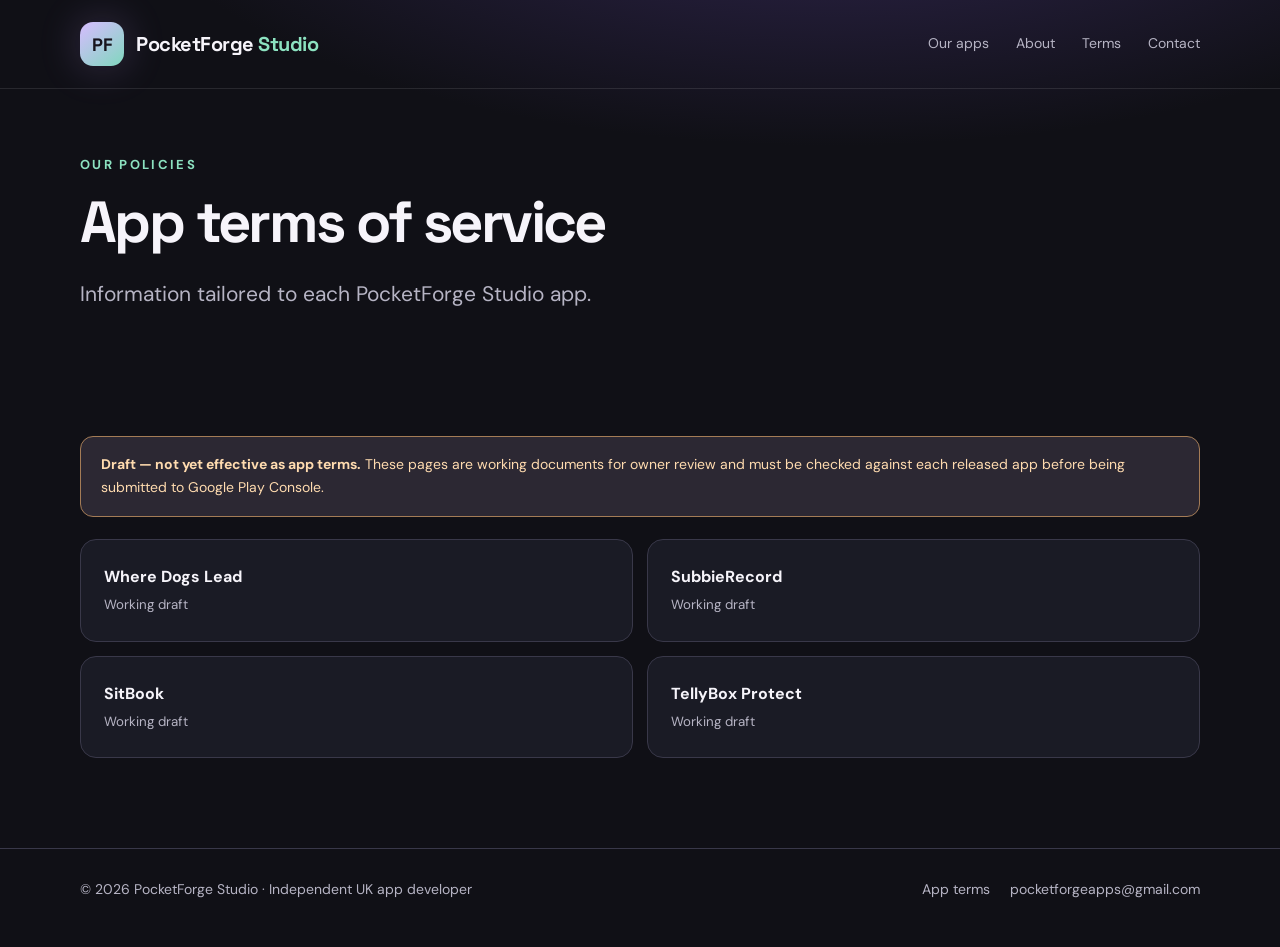
==== terms/index.html @ cb85472a "Add PocketForge Studio website: terms/index.html" ====
<!doctype html><html lang="en-GB"><head><meta charset="utf-8"><meta name="viewport" content="width=device-width, initial-scale=1"><meta name="theme-color" content="#101016"><meta name="description" content="Draft app-specific Terms of Service for PocketForge Studio apps."><title>App Terms of Service | PocketForge Studio</title><link rel="stylesheet" href="../assets/style.css"></head><body><a class="skip" href="#main">Skip to content</a><header class="site-header"><div class="container nav"><a class="brand" href="../index.html" aria-label="PocketForge Studio home"><span class="brand-mark">PF</span><span>PocketForge <span>Studio</span></span></a><nav class="nav-links" aria-label="Main navigation"><a href="../index.html#apps">Our apps</a><a href="../index.html#about">About</a><a href="../terms/">Terms</a><a href="mailto:pocketforgeapps@gmail.com">Contact</a></nav></div></header><main id="main"><section class="page-hero"><div class="container"><div class="eyebrow">Our policies</div><h1>App terms of service</h1><p class="lead">Information tailored to each PocketForge Studio app.</p></div></section><section class="section"><div class="container"><div class="notice"><strong>Draft — not yet effective as app terms.</strong> These pages are working documents for owner review and must be checked against each released app before being submitted to Google Play Console.</div><div class="legal-grid"><a class="legal-link" href="where-dogs-lead/"><strong>Where Dogs Lead</strong><small>Working draft</small></a><a class="legal-link" href="subbierecord/"><strong>SubbieRecord</strong><small>Working draft</small></a><a class="legal-link" href="sitbook/"><strong>SitBook</strong><small>Working draft</small></a><a class="legal-link" href="tellybox-protect/"><strong>TellyBox Protect</strong><small>Working draft</small></a></div></div></section></main><footer class="footer"><div class="container footer-inner"><span>© 2026 PocketForge Studio · Independent UK app developer</span><div class="footer-links"><a href="../terms/">App terms</a><a href="mailto:pocketforgeapps@gmail.com">pocketforgeapps@gmail.com</a></div></div></footer></body></html>
---- assets/style.css ----
@import url('https://fonts.googleapis.com/css2?family=DM+Sans:wght@400;500;600;700&family=Space+Grotesk:wght@500;600;700&display=swap');
:root{color-scheme:dark;--bg:#101016;--panel:#1a1b25;--ink:#f6f4fa;--muted:#b6b4c4;--line:#393849;--violet:#b693ff;--mint:#8ce2c0;--amber:#ffc885}
*{box-sizing:border-box}html{scroll-behavior:smooth}body{margin:0;background:radial-gradient(ellipse 70% 38% at 65% -15%,#322753 0%,transparent 80%),var(--bg);color:var(--ink);font:16px/1.7 'DM Sans',system-ui,sans-serif}
a{color:inherit}a:focus-visible{outline:3px solid var(--mint);outline-offset:4px}.container{width:min(1120px,calc(100% - 42px));margin-inline:auto}
.skip{position:absolute;top:-100px;left:8px;padding:12px;background:white;color:black;z-index:10}.skip:focus{top:8px}
.site-header{border-bottom:1px solid rgba(255,255,255,.1)}.nav{display:flex;align-items:center;justify-content:space-between;gap:20px;min-height:88px}
.brand{display:inline-flex;align-items:center;gap:12px;text-decoration:none;font:700 20px/1 'Space Grotesk',sans-serif;letter-spacing:-.5px}
.brand-mark{display:grid;place-items:center;width:44px;height:44px;background:linear-gradient(140deg,#d7bcff,#80d7be);color:#18151e;border-radius:13px;font:700 18px 'Space Grotesk',sans-serif;box-shadow:0 0 42px #ba91f63d}.brand span span{color:var(--mint)}
.nav-links{display:flex;gap:27px;flex-wrap:wrap}.nav-links a{text-decoration:none;font-size:14px;color:var(--muted)}.nav-links a:hover{color:white}
.hero{padding:105px 0 75px}.eyebrow{color:var(--mint);font-size:13px;text-transform:uppercase;letter-spacing:.18em;font-weight:700}
.hero h1{font:700 clamp(43px,7vw,82px)/1.08 'Space Grotesk',sans-serif;letter-spacing:-.055em;max-width:850px;margin:22px 0 23px}
.gradient{background:linear-gradient(90deg,#cebbff 3%,#86e2c4 90%);color:transparent;background-clip:text}
.lead{color:var(--muted);font-size:clamp(17px,2vw,21px);max-width:660px;line-height:1.75}
.actions{display:flex;gap:12px;flex-wrap:wrap;margin-top:33px}.button{display:inline-block;padding:13px 21px;border-radius:12px;font-weight:700;text-decoration:none;background:var(--violet);color:#171321}.button.secondary{background:transparent;color:white;border:1px solid var(--line)}
.section{padding:55px 0 90px}.section h2{font:700 clamp(30px,4vw,44px)/1.2 'Space Grotesk',sans-serif;letter-spacing:-.045em;margin:10px 0 12px}.section-intro{max-width:650px;color:var(--muted);margin-bottom:38px}
.card-grid{display:grid;grid-template-columns:repeat(2,minmax(0,1fr));gap:17px}.app-card{border:1px solid var(--line);background:linear-gradient(150deg,#232330,#191a22 66%);border-radius:22px;padding:30px;min-height:245px;display:flex;flex-direction:column;align-items:flex-start}
.app-icon{display:grid;place-items:center;width:52px;height:52px;border-radius:15px;font-size:27px;background:#363046}.app-card h3{font:700 25px 'Space Grotesk',sans-serif;letter-spacing:-.035em;margin:18px 0 6px}.app-card p{color:var(--muted);margin:0 0 20px}.app-card a{margin-top:auto;color:var(--mint);text-decoration:none;font-weight:700}.tag{font-size:11px;font-weight:700;text-transform:uppercase;letter-spacing:.08em;color:var(--amber);border:1px solid #6a5640;padding:4px 9px;border-radius:100px;margin-top:15px}
.feature{padding:30px;background:linear-gradient(115deg,#29283c,#20282d);border:1px solid #464258;border-radius:20px}.feature h3{font:700 25px 'Space Grotesk',sans-serif;letter-spacing:-.025em;margin:0 0 12px}.feature p{color:var(--muted);margin:0}
.footer{border-top:1px solid var(--line);padding:29px 0 45px;color:var(--muted);font-size:14px}.footer-inner{display:flex;justify-content:space-between;gap:20px;flex-wrap:wrap}.footer a{text-decoration:none;color:var(--muted)}.footer a:hover{color:white}.footer-links{display:flex;gap:20px;flex-wrap:wrap}
.page-hero{padding:65px 0 25px}.page-hero h1{font:700 clamp(38px,6vw,58px)/1.1 'Space Grotesk',sans-serif;letter-spacing:-.045em;max-width:900px;margin:15px 0}.prose{max-width:810px;padding:10px 0 85px}.prose h2{font:700 25px 'Space Grotesk',sans-serif;margin:38px 0 10px}.prose p,.prose li{color:var(--muted)}.prose a{color:var(--mint)}
.notice{background:#2c2833;border:1px solid #a47c56;color:#ffdbaf;padding:16px 20px;border-radius:13px;font-size:14px;margin:22px 0}.muted{color:var(--muted)}.legal-grid{display:grid;grid-template-columns:repeat(2,1fr);gap:14px}.legal-link{border:1px solid var(--line);border-radius:16px;background:var(--panel);padding:23px;text-decoration:none}.legal-link:hover{border-color:var(--violet)}.legal-link strong{display:block}.legal-link small{color:var(--muted)}
@media(max-width:700px){.nav{align-items:flex-start;flex-direction:column;padding:19px 0}.nav-links{gap:17px}.hero{padding:66px 0 38px}.card-grid,.legal-grid{grid-template-columns:1fr}.section{padding:45px 0 65px}.app-card{min-height:220px}.footer-inner{flex-direction:column}}@media(prefers-reduced-motion:reduce){html{scroll-behavior:auto}}
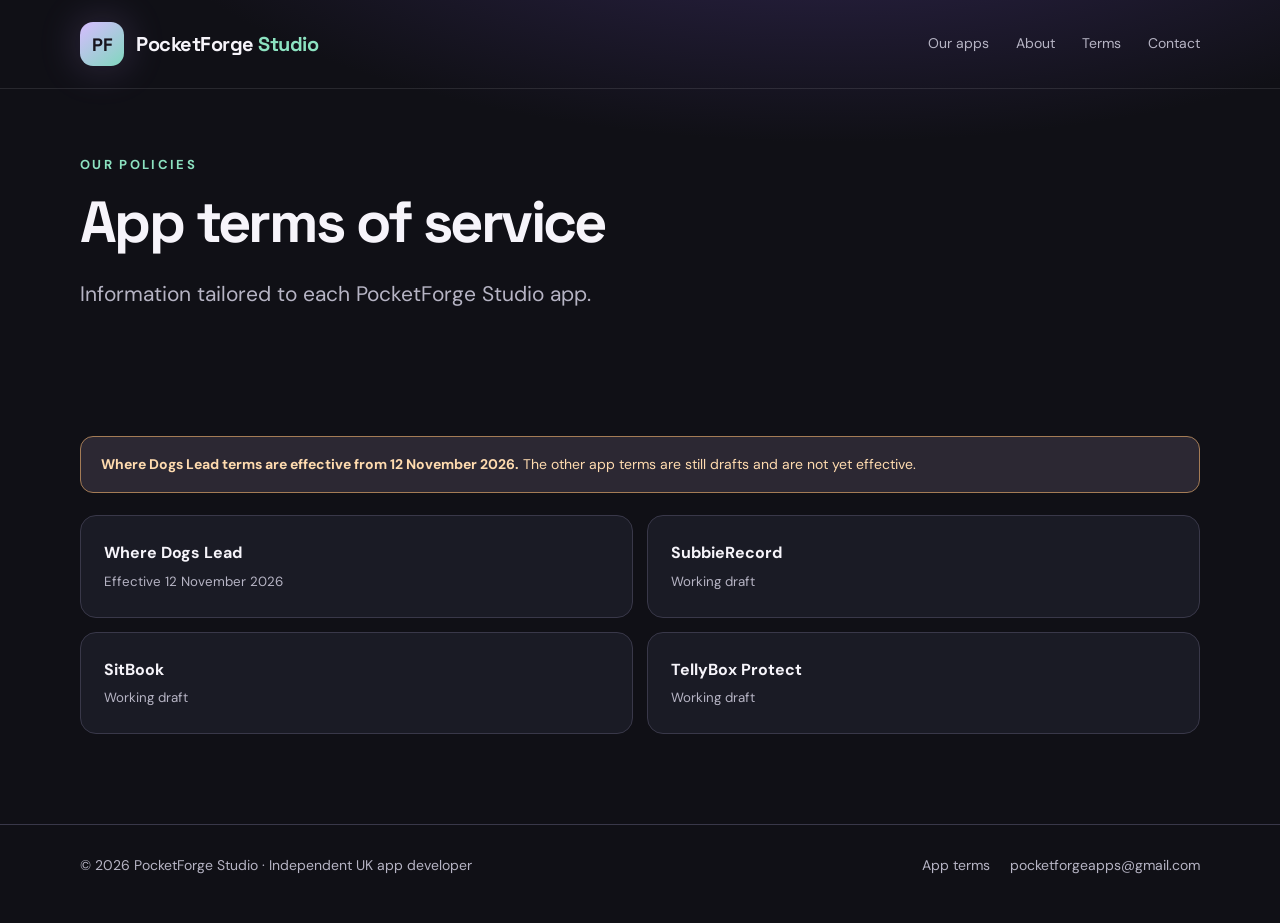
==== commit 108195f3: "Mark Where Dogs Lead terms effective in terms index" ====
--- a/terms/index.html
+++ b/terms/index.html
@@ -1 +1 @@
-<!doctype html><html lang="en-GB"><head><meta charset="utf-8"><meta name="viewport" content="width=device-width, initial-scale=1"><meta name="theme-color" content="#101016"><meta name="description" content="Draft app-specific Terms of Service for PocketForge Studio apps."><title>App Terms of Service | PocketForge Studio</title><link rel="stylesheet" href="../assets/style.css"></head><body><a class="skip" href="#main">Skip to content</a><header class="site-header"><div class="container nav"><a class="brand" href="../index.html" aria-label="PocketForge Studio home"><span class="brand-mark">PF</span><span>PocketForge <span>Studio</span></span></a><nav class="nav-links" aria-label="Main navigation"><a href="../index.html#apps">Our apps</a><a href="../index.html#about">About</a><a href="../terms/">Terms</a><a href="mailto:pocketforgeapps@gmail.com">Contact</a></nav></div></header><main id="main"><section class="page-hero"><div class="container"><div class="eyebrow">Our policies</div><h1>App terms of service</h1><p class="lead">Information tailored to each PocketForge Studio app.</p></div></section><section class="section"><div class="container"><div class="notice"><strong>Draft — not yet effective as app terms.</strong> These pages are working documents for owner review and must be checked against each released app before being submitted to Google Play Console.</div><div class="legal-grid"><a class="legal-link" href="where-dogs-lead/"><strong>Where Dogs Lead</strong><small>Working draft</small></a><a class="legal-link" href="subbierecord/"><strong>SubbieRecord</strong><small>Working draft</small></a><a class="legal-link" href="sitbook/"><strong>SitBook</strong><small>Working draft</small></a><a class="legal-link" href="tellybox-protect/"><strong>TellyBox Protect</strong><small>Working draft</small></a></div></div></section></main><footer class="footer"><div class="container footer-inner"><span>© 2026 PocketForge Studio · Independent UK app developer</span><div class="footer-links"><a href="../terms/">App terms</a><a href="mailto:pocketforgeapps@gmail.com">pocketforgeapps@gmail.com</a></div></div></footer></body></html>
+<!doctype html><html lang="en-GB"><head><meta charset="utf-8"><meta name="viewport" content="width=device-width, initial-scale=1"><meta name="theme-color" content="#101016"><meta name="description" content="App-specific Terms of Service for PocketForge Studio apps."><title>App Terms of Service | PocketForge Studio</title><link rel="stylesheet" href="../assets/style.css"></head><body><a class="skip" href="#main">Skip to content</a><header class="site-header"><div class="container nav"><a class="brand" href="../index.html" aria-label="PocketForge Studio home"><span class="brand-mark">PF</span><span>PocketForge <span>Studio</span></span></a><nav class="nav-links" aria-label="Main navigation"><a href="../index.html#apps">Our apps</a><a href="../index.html#about">About</a><a href="../terms/">Terms</a><a href="mailto:pocketforgeapps@gmail.com">Contact</a></nav></div></header><main id="main"><section class="page-hero"><div class="container"><div class="eyebrow">Our policies</div><h1>App terms of service</h1><p class="lead">Information tailored to each PocketForge Studio app.</p></div></section><section class="section"><div class="container"><div class="notice"><strong>Where Dogs Lead terms are effective from 12 November 2026.</strong> The other app terms are still drafts and are not yet effective.</div><div class="legal-grid"><a class="legal-link" href="where-dogs-lead/"><strong>Where Dogs Lead</strong><small>Effective 12 November 2026</small></a><a class="legal-link" href="subbierecord/"><strong>SubbieRecord</strong><small>Working draft</small></a><a class="legal-link" href="sitbook/"><strong>SitBook</strong><small>Working draft</small></a><a class="legal-link" href="tellybox-protect/"><strong>TellyBox Protect</strong><small>Working draft</small></a></div></div></section></main><footer class="footer"><div class="container footer-inner"><span>© 2026 PocketForge Studio · Independent UK app developer</span><div class="footer-links"><a href="../terms/">App terms</a><a href="mailto:pocketforgeapps@gmail.com">pocketforgeapps@gmail.com</a></div></div></footer></body></html>
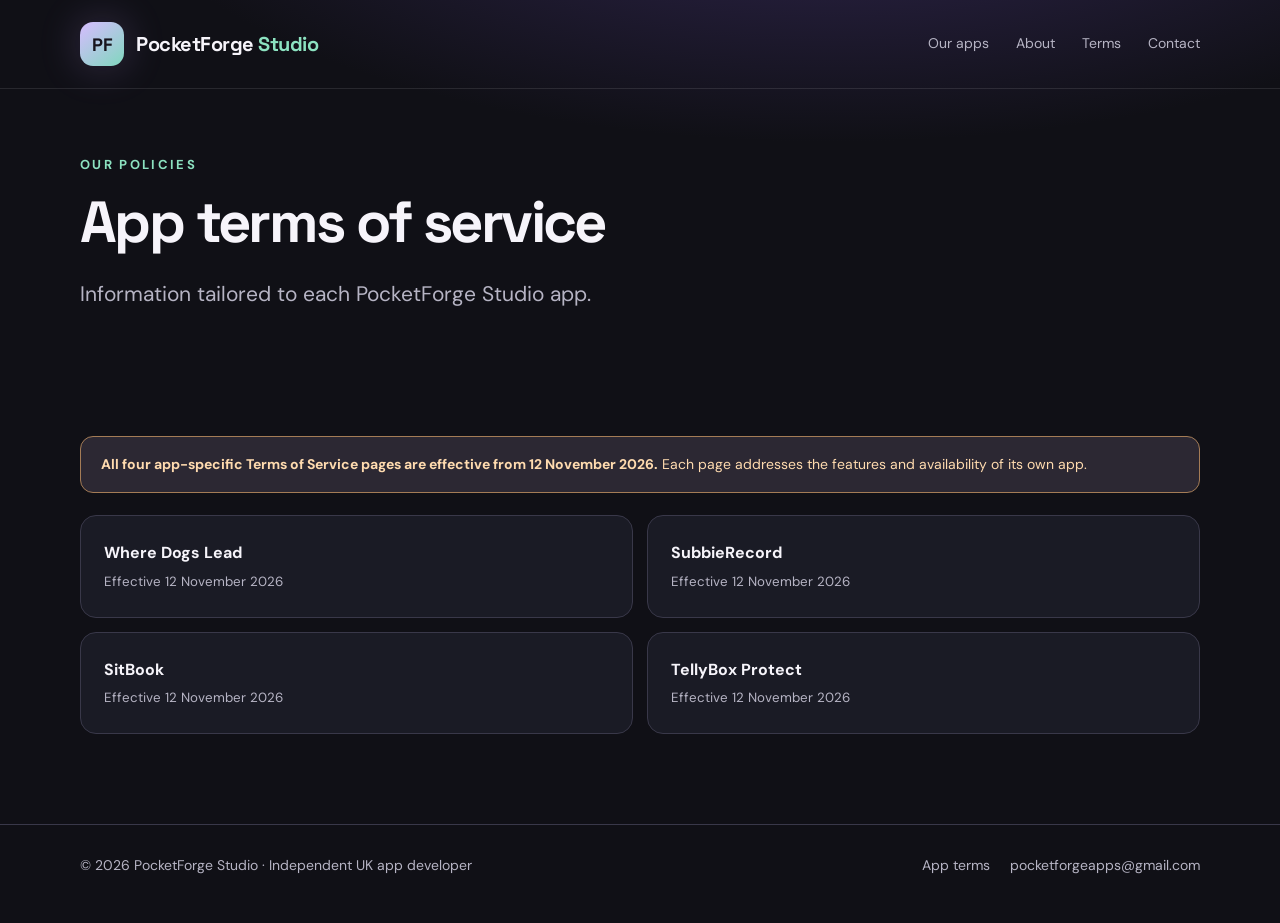
==== commit dc6aac8b: "Mark all PocketForge app terms effective" ====
--- a/terms/index.html
+++ b/terms/index.html
@@ -1 +1 @@
-<!doctype html><html lang="en-GB"><head><meta charset="utf-8"><meta name="viewport" content="width=device-width, initial-scale=1"><meta name="theme-color" content="#101016"><meta name="description" content="App-specific Terms of Service for PocketForge Studio apps."><title>App Terms of Service | PocketForge Studio</title><link rel="stylesheet" href="../assets/style.css"></head><body><a class="skip" href="#main">Skip to content</a><header class="site-header"><div class="container nav"><a class="brand" href="../index.html" aria-label="PocketForge Studio home"><span class="brand-mark">PF</span><span>PocketForge <span>Studio</span></span></a><nav class="nav-links" aria-label="Main navigation"><a href="../index.html#apps">Our apps</a><a href="../index.html#about">About</a><a href="../terms/">Terms</a><a href="mailto:pocketforgeapps@gmail.com">Contact</a></nav></div></header><main id="main"><section class="page-hero"><div class="container"><div class="eyebrow">Our policies</div><h1>App terms of service</h1><p class="lead">Information tailored to each PocketForge Studio app.</p></div></section><section class="section"><div class="container"><div class="notice"><strong>Where Dogs Lead terms are effective from 12 November 2026.</strong> The other app terms are still drafts and are not yet effective.</div><div class="legal-grid"><a class="legal-link" href="where-dogs-lead/"><strong>Where Dogs Lead</strong><small>Effective 12 November 2026</small></a><a class="legal-link" href="subbierecord/"><strong>SubbieRecord</strong><small>Working draft</small></a><a class="legal-link" href="sitbook/"><strong>SitBook</strong><small>Working draft</small></a><a class="legal-link" href="tellybox-protect/"><strong>TellyBox Protect</strong><small>Working draft</small></a></div></div></section></main><footer class="footer"><div class="container footer-inner"><span>© 2026 PocketForge Studio · Independent UK app developer</span><div class="footer-links"><a href="../terms/">App terms</a><a href="mailto:pocketforgeapps@gmail.com">pocketforgeapps@gmail.com</a></div></div></footer></body></html>
+<!doctype html><html lang="en-GB"><head><meta charset="utf-8"><meta name="viewport" content="width=device-width, initial-scale=1"><meta name="theme-color" content="#101016"><meta name="description" content="App-specific Terms of Service for PocketForge Studio apps."><title>App Terms of Service | PocketForge Studio</title><link rel="stylesheet" href="../assets/style.css"></head><body><a class="skip" href="#main">Skip to content</a><header class="site-header"><div class="container nav"><a class="brand" href="../index.html" aria-label="PocketForge Studio home"><span class="brand-mark">PF</span><span>PocketForge <span>Studio</span></span></a><nav class="nav-links" aria-label="Main navigation"><a href="../index.html#apps">Our apps</a><a href="../index.html#about">About</a><a href="../terms/">Terms</a><a href="mailto:pocketforgeapps@gmail.com">Contact</a></nav></div></header><main id="main"><section class="page-hero"><div class="container"><div class="eyebrow">Our policies</div><h1>App terms of service</h1><p class="lead">Information tailored to each PocketForge Studio app.</p></div></section><section class="section"><div class="container"><div class="notice"><strong>All four app-specific Terms of Service pages are effective from 12 November 2026.</strong> Each page addresses the features and availability of its own app.</div><div class="legal-grid"><a class="legal-link" href="where-dogs-lead/"><strong>Where Dogs Lead</strong><small>Effective 12 November 2026</small></a><a class="legal-link" href="subbierecord/"><strong>SubbieRecord</strong><small>Effective 12 November 2026</small></a><a class="legal-link" href="sitbook/"><strong>SitBook</strong><small>Effective 12 November 2026</small></a><a class="legal-link" href="tellybox-protect/"><strong>TellyBox Protect</strong><small>Effective 12 November 2026</small></a></div></div></section></main><footer class="footer"><div class="container footer-inner"><span>© 2026 PocketForge Studio · Independent UK app developer</span><div class="footer-links"><a href="../terms/">App terms</a><a href="mailto:pocketforgeapps@gmail.com">pocketforgeapps@gmail.com</a></div></div></footer></body></html>
